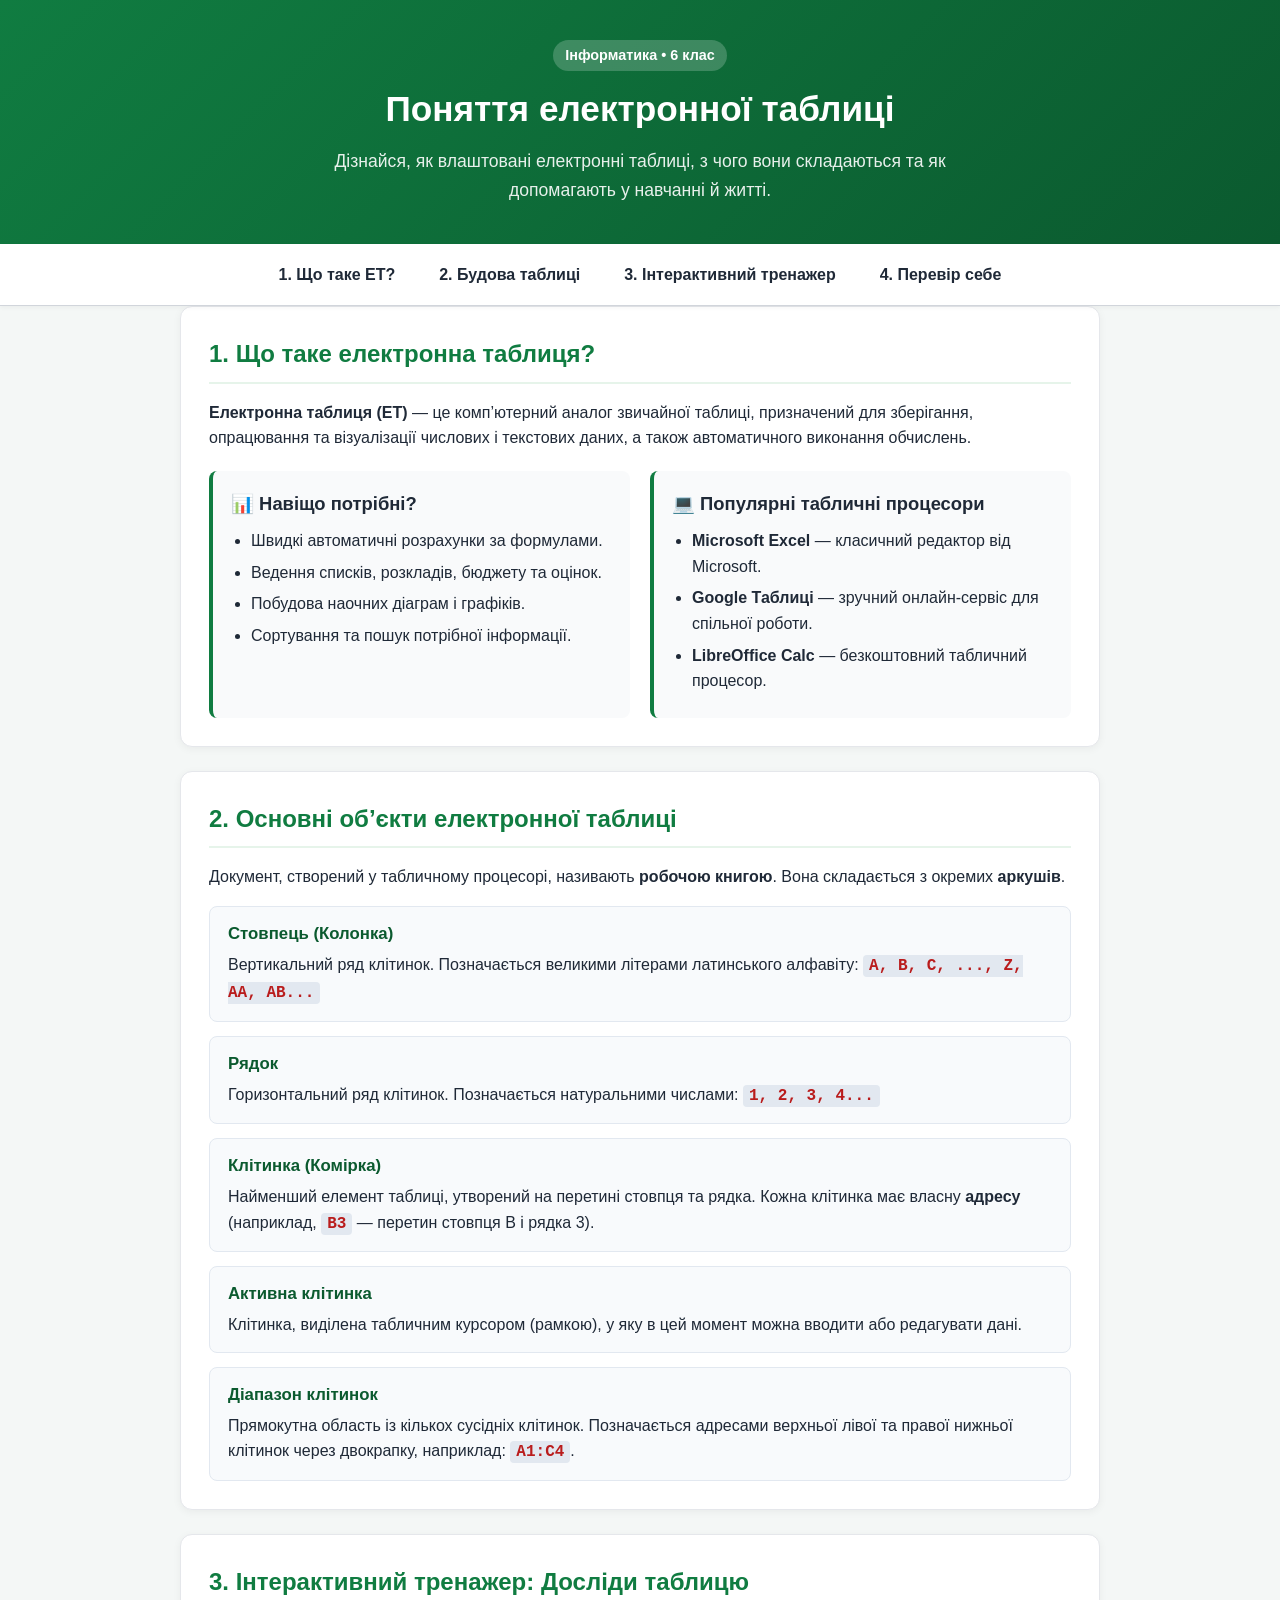
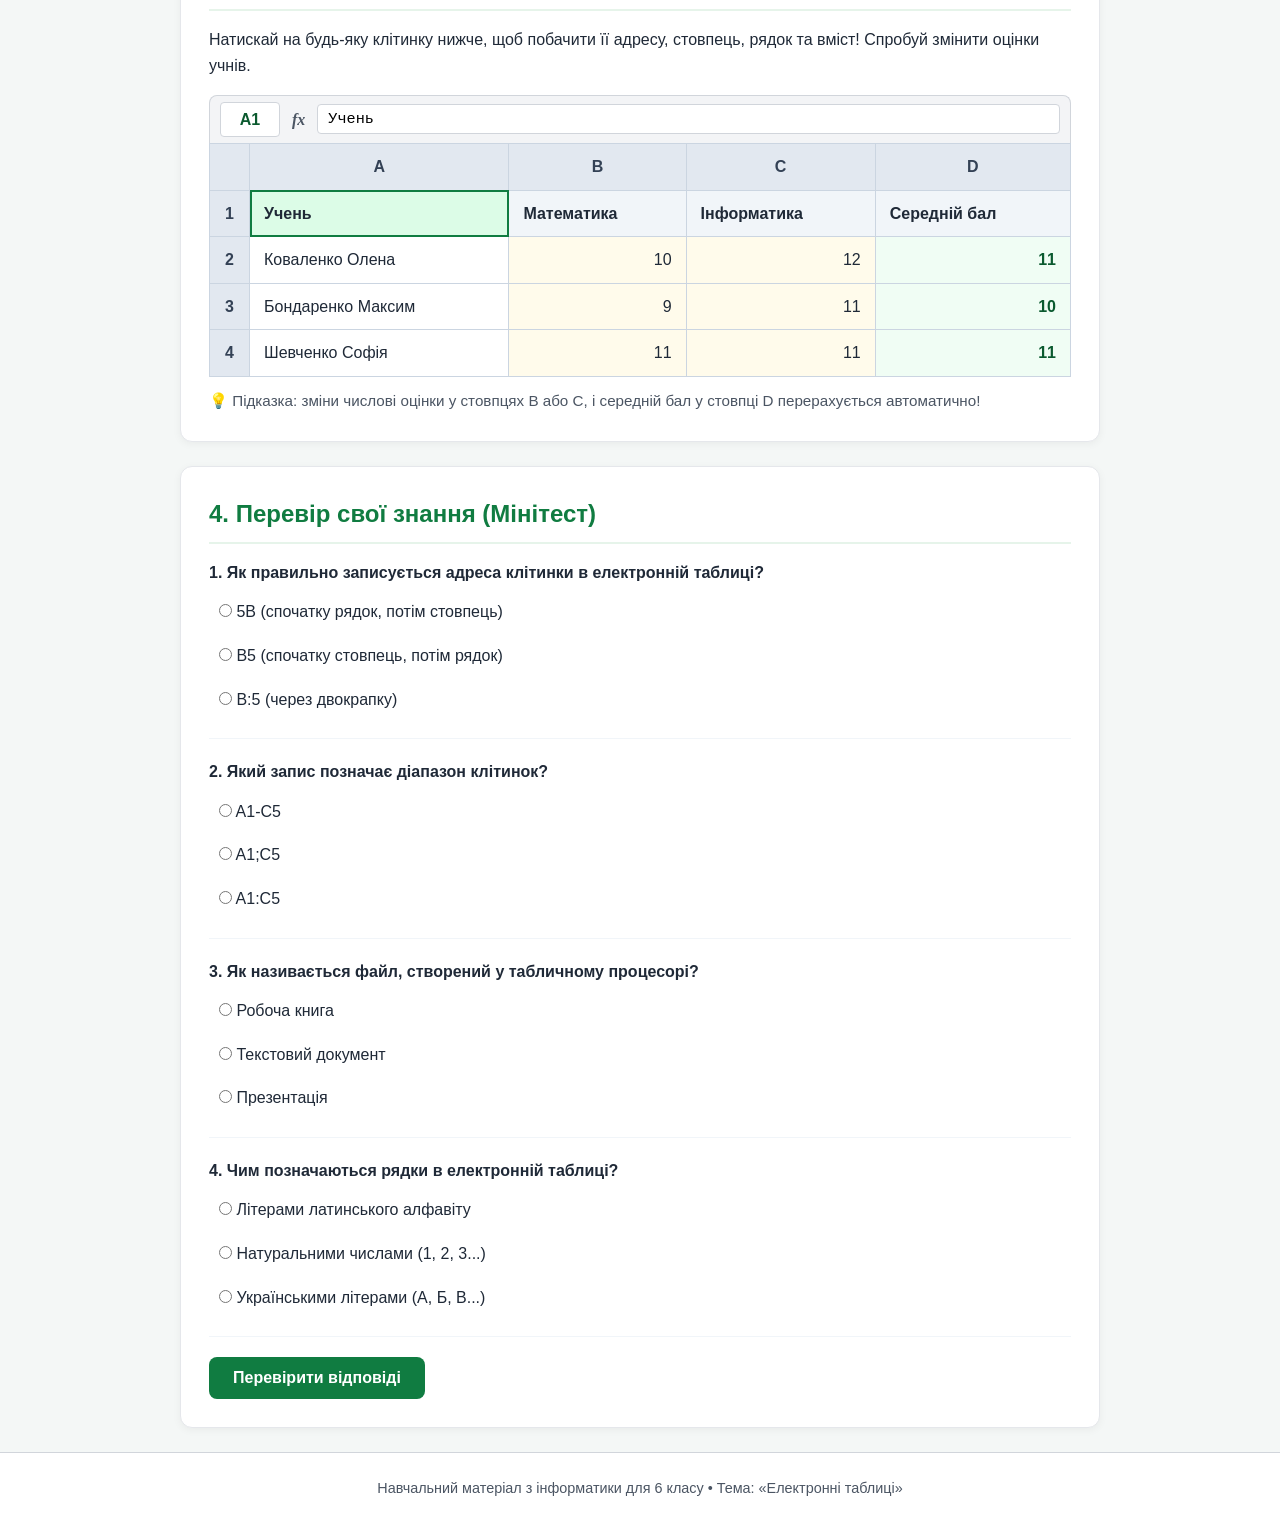
==== index.html @ d8b0f957 "Add files via upload" ====
<!DOCTYPE html>
<html lang="uk">
<head>
    <meta charset="UTF-8">
    <meta name="viewport" content="width=device-width, initial-scale=1.0">
    <title>Інформатика 6 клас: Поняття електронної таблиці</title>
    <link rel="stylesheet" href="style.css">
</head>
<body>
    <header>
        <div class="container">
            <span class="badge">Інформатика • 6 клас</span>
            <h1>Поняття електронної таблиці</h1>
            <p class="subtitle">Дізнайся, як влаштовані електронні таблиці, з чого вони складаються та як допомагають у навчанні й житті.</p>
        </div>
    </header>

    <nav class="navbar">
        <div class="container">
            <a href="#theory">1. Що таке ЕТ?</a>
            <a href="#structure">2. Будова таблиці</a>
            <a href="#simulator">3. Інтерактивний тренажер</a>
            <a href="#quiz">4. Перевір себе</a>
        </div>
    </nav>

    <main class="container">
        <!-- Секція 1: Теорія -->
        <section id="theory" class="card">
            <h2>1. Що таке електронна таблиця?</h2>
            <p><strong>Електронна таблиця (ЕТ)</strong> — це комп’ютерний аналог звичайної таблиці, призначений для зберігання, опрацювання та візуалізації числових і текстових даних, а також автоматичного виконання обчислень.</p>
            
            <div class="info-grid">
                <div class="info-box">
                    <h3>📊 Навіщо потрібні?</h3>
                    <ul>
                        <li>Швидкі автоматичні розрахунки за формулами.</li>
                        <li>Ведення списків, розкладів, бюджету та оцінок.</li>
                        <li>Побудова наочних діаграм і графіків.</li>
                        <li>Сортування та пошук потрібної інформації.</li>
                    </ul>
                </div>
                <div class="info-box">
                    <h3>💻 Популярні табличні процесори</h3>
                    <ul>
                        <li><strong>Microsoft Excel</strong> — класичний редактор від Microsoft.</li>
                        <li><strong>Google Таблиці</strong> — зручний онлайн-сервіс для спільної роботи.</li>
                        <li><strong>LibreOffice Calc</strong> — безкоштовний табличний процесор.</li>
                    </ul>
                </div>
            </div>
        </section>

        <!-- Секція 2: Будова таблиці -->
        <section id="structure" class="card">
            <h2>2. Основні об’єкти електронної таблиці</h2>
            <p>Документ, створений у табличному процесорі, називають <strong>робочою книгою</strong>. Вона складається з окремих <strong>аркушів</strong>.</p>
            
            <div class="terms-list">
                <div class="term-item">
                    <span class="term-title">Стовпець (Колонка)</span>
                    <p>Вертикальний ряд клітинок. Позначається великими літерами латинського алфавіту: <code>A, B, C, ..., Z, AA, AB...</code></p>
                </div>
                <div class="term-item">
                    <span class="term-title">Рядок</span>
                    <p>Горизонтальний ряд клітинок. Позначається натуральними числами: <code>1, 2, 3, 4...</code></p>
                </div>
                <div class="term-item">
                    <span class="term-title">Клітинка (Комірка)</span>
                    <p>Найменший елемент таблиці, утворений на перетині стовпця та рядка. Кожна клітинка має власну <strong>адресу</strong> (наприклад, <code>B3</code> — перетин стовпця B і рядка 3).</p>
                </div>
                <div class="term-item">
                    <span class="term-title">Активна клітинка</span>
                    <p>Клітинка, виділена табличним курсором (рамкою), у яку в цей момент можна вводити або редагувати дані.</p>
                </div>
                <div class="term-item">
                    <span class="term-title">Діапазон клітинок</span>
                    <p>Прямокутна область із кількох сусідніх клітинок. Позначається адресами верхньої лівої та правої нижньої клітинок через двокрапку, наприклад: <code>A1:C4</code>.</p>
                </div>
            </div>
        </section>

        <!-- Секція 3: Інтерактивний симулятор -->
        <section id="simulator" class="card">
            <h2>3. Інтерактивний тренажер: Досліди таблицю</h2>
            <p>Натискай на будь-яку клітинку нижче, щоб побачити її адресу, стовпець, рядок та вміст! Спробуй змінити оцінки учнів.</p>
            
            <div class="formula-bar">
                <div class="address-box" id="active-address">A1</div>
                <div class="fx-label">fx</div>
                <input type="text" id="formula-input" readonly value="Учень">
            </div>

            <div class="table-wrapper">
                <table id="demo-spreadsheet">
                    <thead>
                        <tr>
                            <th class="corner-header"></th>
                            <th>A</th>
                            <th>B</th>
                            <th>C</th>
                            <th>D</th>
                        </tr>
                    </thead>
                    <tbody>
                        <tr>
                            <th class="row-header">1</th>
                            <td data-addr="A1" class="selected-cell header-cell">Учень</td>
                            <td data-addr="B1" class="header-cell">Математика</td>
                            <td data-addr="C1" class="header-cell">Інформатика</td>
                            <td data-addr="D1" class="header-cell">Середній бал</td>
                        </tr>
                        <tr>
                            <th class="row-header">2</th>
                            <td data-addr="A2">Коваленко Олена</td>
                            <td data-addr="B2" contenteditable="true" class="num-cell">10</td>
                            <td data-addr="C2" contenteditable="true" class="num-cell">12</td>
                            <td data-addr="D2" class="formula-cell" data-formula="=AVERAGE(B2:C2)">11</td>
                        </tr>
                        <tr>
                            <th class="row-header">3</th>
                            <td data-addr="A3">Бондаренко Максим</td>
                            <td data-addr="B3" contenteditable="true" class="num-cell">9</td>
                            <td data-addr="C3" contenteditable="true" class="num-cell">11</td>
                            <td data-addr="D3" class="formula-cell" data-formula="=AVERAGE(B3:C3)">10</td>
                        </tr>
                        <tr>
                            <th class="row-header">4</th>
                            <td data-addr="A4">Шевченко Софія</td>
                            <td data-addr="B4" contenteditable="true" class="num-cell">11</td>
                            <td data-addr="C4" contenteditable="true" class="num-cell">11</td>
                            <td data-addr="D4" class="formula-cell" data-formula="=AVERAGE(B4:C4)">11</td>
                        </tr>
                    </tbody>
                </table>
            </div>
            <p class="hint">💡 Підказка: зміни числові оцінки у стовпцях B або C, і середній бал у стовпці D перерахується автоматично!</p>
        </section>

        <!-- Секція 4: Тест -->
        <section id="quiz" class="card">
            <h2>4. Перевір свої знання (Мінітест)</h2>
            <form id="quiz-form">
                <div class="question">
                    <p><strong>1. Як правильно записується адреса клітинки в електронній таблиці?</strong></p>
                    <label><input type="radio" name="q1" value="wrong1"> 5B (спочатку рядок, потім стовпець)</label>
                    <label><input type="radio" name="q1" value="correct"> B5 (спочатку стовпець, потім рядок)</label>
                    <label><input type="radio" name="q1" value="wrong2"> B:5 (через двокрапку)</label>
                </div>

                <div class="question">
                    <p><strong>2. Який запис позначає діапазон клітинок?</strong></p>
                    <label><input type="radio" name="q2" value="wrong1"> A1-C5</label>
                    <label><input type="radio" name="q2" value="wrong2"> A1;C5</label>
                    <label><input type="radio" name="q2" value="correct"> A1:C5</label>
                </div>

                <div class="question">
                    <p><strong>3. Як називається файл, створений у табличному процесорі?</strong></p>
                    <label><input type="radio" name="q3" value="correct"> Робоча книга</label>
                    <label><input type="radio" name="q3" value="wrong1"> Текстовий документ</label>
                    <label><input type="radio" name="q3" value="wrong2"> Презентація</label>
                </div>

                <div class="question">
                    <p><strong>4. Чим позначаються рядки в електронній таблиці?</strong></p>
                    <label><input type="radio" name="q4" value="wrong1"> Літерами латинського алфавіту</label>
                    <label><input type="radio" name="q4" value="correct"> Натуральними числами (1, 2, 3...)</label>
                    <label><input type="radio" name="q4" value="wrong2"> Українськими літерами (А, Б, В...)</label>
                </div>

                <button type="button" id="check-quiz-btn" class="btn">Перевірити відповіді</button>
            </form>
            <div id="quiz-result" class="result-box hidden"></div>
        </section>
    </main>

    <footer>
        <div class="container">
            <p>Навчальний матеріал з інформатики для 6 класу • Тема: «Електронні таблиці»</p>
        </div>
    </footer>

    <script src="script.js"></script>
</body>
</html>
---- style.css ----
:root {
    --primary: #107c41; /* Колір Excel */
    --primary-dark: #0b5a2f;
    --primary-light: #e6f4ea;
    --bg: #f4f7f6;
    --text: #1f2937;
    --text-muted: #4b5563;
    --card-bg: #ffffff;
    --border: #d1d5db;
    --accent: #2563eb;
}

* {
    box-sizing: border-box;
    margin: 0;
    padding: 0;
}

body {
    font-family: 'Segoe UI', Tahoma, Geneva, Verdana, sans-serif;
    background-color: var(--bg);
    color: var(--text);
    line-height: 1.6;
}

.container {
    max-width: 960px;
    margin: 0 auto;
    padding: 0 20px;
}

header {
    background: linear-gradient(135deg, var(--primary), var(--primary-dark));
    color: white;
    padding: 40px 0;
    text-align: center;
}

.badge {
    display: inline-block;
    background: rgba(255, 255, 255, 0.2);
    padding: 4px 12px;
    border-radius: 20px;
    font-size: 0.9rem;
    font-weight: 600;
    margin-bottom: 10px;
}

header h1 {
    font-size: 2.2rem;
    margin-bottom: 10px;
}

.subtitle {
    font-size: 1.1rem;
    opacity: 0.9;
    max-width: 650px;
    margin: 0 auto;
}

.navbar {
    background: white;
    border-bottom: 1px solid var(--border);
    position: sticky;
    top: 0;
    z-index: 100;
    box-shadow: 0 2px 4px rgba(0,0,0,0.04);
}

.navbar .container {
    display: flex;
    justify-content: center;
    flex-wrap: wrap;
    gap: 20px;
    padding: 12px 20px;
}

.navbar a {
    text-decoration: none;
    color: var(--text);
    font-weight: 600;
    padding: 6px 12px;
    border-radius: 6px;
    transition: background 0.2s, color 0.2s;
}

.navbar a:hover {
    background: var(--primary-light);
    color: var(--primary);
}

main {
    padding: 30px 0;
}

.card {
    background: var(--card-bg);
    border-radius: 12px;
    padding: 28px;
    margin-bottom: 24px;
    box-shadow: 0 2px 8px rgba(0,0,0,0.05);
    border: 1px solid #e5e7eb;
}

h2 {
    color: var(--primary);
    margin-bottom: 16px;
    font-size: 1.5rem;
    border-bottom: 2px solid var(--primary-light);
    padding-bottom: 8px;
}

.info-grid {
    display: grid;
    grid-template-columns: repeat(auto-fit, minmax(280px, 1fr));
    gap: 20px;
    margin-top: 20px;
}

.info-box {
    background: #f9fafb;
    padding: 18px;
    border-radius: 8px;
    border-left: 4px solid var(--primary);
}

.info-box h3 {
    margin-bottom: 10px;
    font-size: 1.15rem;
}

.info-box ul {
    padding-left: 20px;
}

.info-box li {
    margin-bottom: 6px;
}

.terms-list {
    display: grid;
    gap: 14px;
    margin-top: 16px;
}

.term-item {
    background: #f8fafc;
    padding: 14px 18px;
    border-radius: 8px;
    border: 1px solid #e2e8f0;
}

.term-title {
    display: inline-block;
    font-weight: 700;
    color: var(--primary-dark);
    font-size: 1.05rem;
    margin-bottom: 4px;
}

code {
    background: #e2e8f0;
    padding: 2px 6px;
    border-radius: 4px;
    font-family: Consolas, monospace;
    color: #b91c1c;
    font-weight: bold;
}

/* Симулятор таблиці */
.formula-bar {
    display: flex;
    align-items: center;
    background: #f3f4f6;
    border: 1px solid var(--border);
    border-bottom: none;
    border-radius: 8px 8px 0 0;
    padding: 6px 10px;
    margin-top: 16px;
}

.address-box {
    background: white;
    border: 1px solid var(--border);
    padding: 4px 12px;
    font-weight: bold;
    border-radius: 4px;
    min-width: 60px;
    text-align: center;
    color: var(--primary-dark);
}

.fx-label {
    font-style: italic;
    font-weight: bold;
    color: var(--text-muted);
    margin: 0 12px;
    font-family: Georgia, serif;
}

#formula-input {
    flex: 1;
    border: 1px solid var(--border);
    background: white;
    padding: 5px 10px;
    border-radius: 4px;
    font-family: Consolas, monospace;
    font-size: 0.95rem;
}

.table-wrapper {
    overflow-x: auto;
}

table {
    width: 100%;
    border-collapse: collapse;
    background: white;
}

th, td {
    border: 1px solid #cbd5e1;
    padding: 10px 14px;
    text-align: left;
}

th {
    background: #e2e8f0;
    text-align: center;
    font-weight: 700;
    color: #334155;
    user-select: none;
}

.corner-header {
    width: 40px;
}

.row-header {
    width: 40px;
}

td {
    cursor: cell;
    transition: background 0.15s;
}

td.header-cell {
    font-weight: 700;
    background: #f1f5f9;
}

td.num-cell {
    text-align: right;
    background: #fffbeb;
}

td.formula-cell {
    text-align: right;
    font-weight: bold;
    color: var(--primary-dark);
    background: #f0fdf4;
}

td.selected-cell {
    outline: 2px solid var(--primary);
    outline-offset: -2px;
    background-color: #dcfce7 !important;
}

.hint {
    margin-top: 12px;
    font-size: 0.95rem;
    color: var(--text-muted);
}

/* Тест */
.question {
    margin-bottom: 20px;
    padding-bottom: 14px;
    border-bottom: 1px solid #f1f5f9;
}

.question p {
    margin-bottom: 8px;
}

.question label {
    display: block;
    margin: 6px 0;
    cursor: pointer;
    padding: 6px 10px;
    border-radius: 6px;
    transition: background 0.15s;
}

.question label:hover {
    background: #f3f4f6;
}

.btn {
    background: var(--primary);
    color: white;
    border: none;
    padding: 12px 24px;
    font-size: 1rem;
    font-weight: 600;
    border-radius: 8px;
    cursor: pointer;
    transition: background 0.2s;
}

.btn:hover {
    background: var(--primary-dark);
}

.result-box {
    margin-top: 18px;
    padding: 16px;
    border-radius: 8px;
    font-weight: 600;
    font-size: 1.05rem;
}

.result-box.hidden {
    display: none;
}

.result-success {
    background: #dcfce7;
    color: #166534;
    border: 1px solid #86efac;
}

.result-warning {
    background: #fef3c7;
    color: #92400e;
    border: 1px solid #fde047;
}

footer {
    text-align: center;
    padding: 24px 0;
    color: var(--text-muted);
    font-size: 0.9rem;
    border-top: 1px solid var(--border);
    background: white;
}
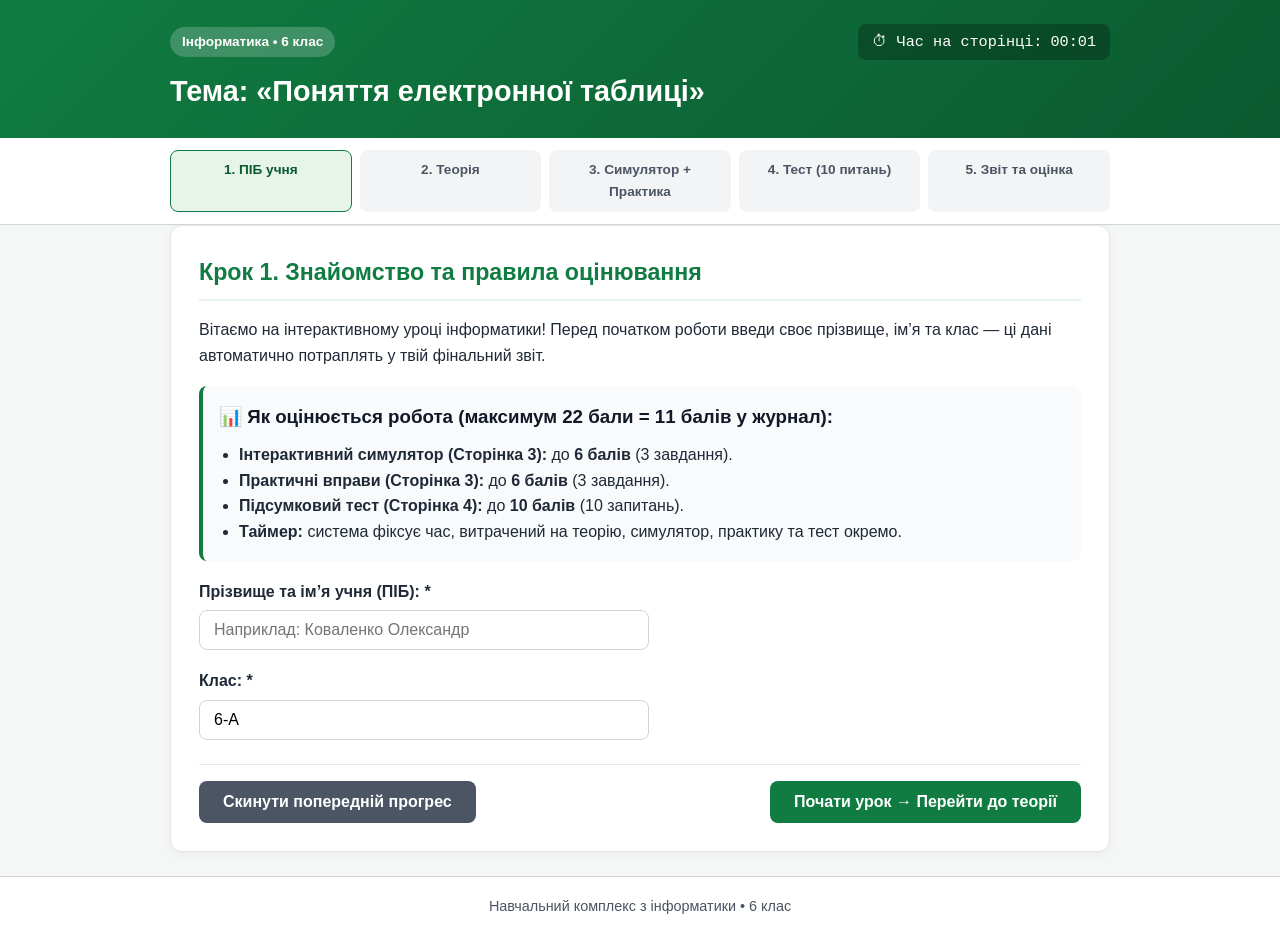
==== commit eacaf36d: "Add files via upload" ====
--- a/index.html
+++ b/index.html
@@ -3,184 +3,105 @@
 <head>
     <meta charset="UTF-8">
     <meta name="viewport" content="width=device-width, initial-scale=1.0">
-    <title>Інформатика 6 клас: Поняття електронної таблиці</title>
+    <title>Крок 1: Реєстрація учня — Електронні таблиці (6 клас)</title>
     <link rel="stylesheet" href="style.css">
 </head>
 <body>
     <header>
         <div class="container">
-            <span class="badge">Інформатика • 6 клас</span>
-            <h1>Поняття електронної таблиці</h1>
-            <p class="subtitle">Дізнайся, як влаштовані електронні таблиці, з чого вони складаються та як допомагають у навчанні й житті.</p>
+            <div class="header-top">
+                <span class="badge">Інформатика • 6 клас</span>
+                <div class="timer-panel">⏱ Час на сторінці: <span id="page-timer">00:00</span></div>
+            </div>
+            <h1>Тема: «Поняття електронної таблиці»</h1>
         </div>
     </header>
 
-    <nav class="navbar">
-        <div class="container">
-            <a href="#theory">1. Що таке ЕТ?</a>
-            <a href="#structure">2. Будова таблиці</a>
-            <a href="#simulator">3. Інтерактивний тренажер</a>
-            <a href="#quiz">4. Перевір себе</a>
+    <div class="stepper-bar">
+        <div class="container steps">
+            <a href="index.html" class="step active">1. ПІБ учня</a>
+            <a href="theory.html" class="step">2. Теорія</a>
+            <a href="practice.html" class="step">3. Симулятор + Практика</a>
+            <a href="test.html" class="step">4. Тест (10 питань)</a>
+            <a href="report.html" class="step">5. Звіт та оцінка</a>
         </div>
-    </nav>
+    </div>
 
     <main class="container">
-        <!-- Секція 1: Теорія -->
-        <section id="theory" class="card">
-            <h2>1. Що таке електронна таблиця?</h2>
-            <p><strong>Електронна таблиця (ЕТ)</strong> — це комп’ютерний аналог звичайної таблиці, призначений для зберігання, опрацювання та візуалізації числових і текстових даних, а також автоматичного виконання обчислень.</p>
-            
-            <div class="info-grid">
-                <div class="info-box">
-                    <h3>📊 Навіщо потрібні?</h3>
-                    <ul>
-                        <li>Швидкі автоматичні розрахунки за формулами.</li>
-                        <li>Ведення списків, розкладів, бюджету та оцінок.</li>
-                        <li>Побудова наочних діаграм і графіків.</li>
-                        <li>Сортування та пошук потрібної інформації.</li>
-                    </ul>
-                </div>
-                <div class="info-box">
-                    <h3>💻 Популярні табличні процесори</h3>
-                    <ul>
-                        <li><strong>Microsoft Excel</strong> — класичний редактор від Microsoft.</li>
-                        <li><strong>Google Таблиці</strong> — зручний онлайн-сервіс для спільної роботи.</li>
-                        <li><strong>LibreOffice Calc</strong> — безкоштовний табличний процесор.</li>
-                    </ul>
-                </div>
-            </div>
-        </section>
+        <div class="card">
+            <h2>Крок 1. Знайомство та правила оцінювання</h2>
+            <p>Вітаємо на інтерактивному уроці інформатики! Перед початком роботи введи своє прізвище, ім’я та клас — ці дані автоматично потраплять у твій фінальний звіт.</p>
 
-        <!-- Секція 2: Будова таблиці -->
-        <section id="structure" class="card">
-            <h2>2. Основні об’єкти електронної таблиці</h2>
-            <p>Документ, створений у табличному процесорі, називають <strong>робочою книгою</strong>. Вона складається з окремих <strong>аркушів</strong>.</p>
-            
-            <div class="terms-list">
-                <div class="term-item">
-                    <span class="term-title">Стовпець (Колонка)</span>
-                    <p>Вертикальний ряд клітинок. Позначається великими літерами латинського алфавіту: <code>A, B, C, ..., Z, AA, AB...</code></p>
-                </div>
-                <div class="term-item">
-                    <span class="term-title">Рядок</span>
-                    <p>Горизонтальний ряд клітинок. Позначається натуральними числами: <code>1, 2, 3, 4...</code></p>
-                </div>
-                <div class="term-item">
-                    <span class="term-title">Клітинка (Комірка)</span>
-                    <p>Найменший елемент таблиці, утворений на перетині стовпця та рядка. Кожна клітинка має власну <strong>адресу</strong> (наприклад, <code>B3</code> — перетин стовпця B і рядка 3).</p>
-                </div>
-                <div class="term-item">
-                    <span class="term-title">Активна клітинка</span>
-                    <p>Клітинка, виділена табличним курсором (рамкою), у яку в цей момент можна вводити або редагувати дані.</p>
-                </div>
-                <div class="term-item">
-                    <span class="term-title">Діапазон клітинок</span>
-                    <p>Прямокутна область із кількох сусідніх клітинок. Позначається адресами верхньої лівої та правої нижньої клітинок через двокрапку, наприклад: <code>A1:C4</code>.</p>
-                </div>
-            </div>
-        </section>
-
-        <!-- Секція 3: Інтерактивний симулятор -->
-        <section id="simulator" class="card">
-            <h2>3. Інтерактивний тренажер: Досліди таблицю</h2>
-            <p>Натискай на будь-яку клітинку нижче, щоб побачити її адресу, стовпець, рядок та вміст! Спробуй змінити оцінки учнів.</p>
-            
-            <div class="formula-bar">
-                <div class="address-box" id="active-address">A1</div>
-                <div class="fx-label">fx</div>
-                <input type="text" id="formula-input" readonly value="Учень">
+            <div class="info-box" style="margin: 18px 0;">
+                <h3>📊 Як оцінюється робота (максимум 22 бали = 11 балів у журнал):</h3>
+                <ul>
+                    <li><strong>Інтерактивний симулятор (Сторінка 3):</strong> до <strong>6 балів</strong> (3 завдання).</li>
+                    <li><strong>Практичні вправи (Сторінка 3):</strong> до <strong>6 балів</strong> (3 завдання).</li>
+                    <li><strong>Підсумковий тест (Сторінка 4):</strong> до <strong>10 балів</strong> (10 запитань).</li>
+                    <li><strong>Таймер:</strong> система фіксує час, витрачений на теорію, симулятор, практику та тест окремо.</li>
+                </ul>
             </div>
 
-            <div class="table-wrapper">
-                <table id="demo-spreadsheet">
-                    <thead>
-                        <tr>
-                            <th class="corner-header"></th>
-                            <th>A</th>
-                            <th>B</th>
-                            <th>C</th>
-                            <th>D</th>
-                        </tr>
-                    </thead>
-                    <tbody>
-                        <tr>
-                            <th class="row-header">1</th>
-                            <td data-addr="A1" class="selected-cell header-cell">Учень</td>
-                            <td data-addr="B1" class="header-cell">Математика</td>
-                            <td data-addr="C1" class="header-cell">Інформатика</td>
-                            <td data-addr="D1" class="header-cell">Середній бал</td>
-                        </tr>
-                        <tr>
-                            <th class="row-header">2</th>
-                            <td data-addr="A2">Коваленко Олена</td>
-                            <td data-addr="B2" contenteditable="true" class="num-cell">10</td>
-                            <td data-addr="C2" contenteditable="true" class="num-cell">12</td>
-                            <td data-addr="D2" class="formula-cell" data-formula="=AVERAGE(B2:C2)">11</td>
-                        </tr>
-                        <tr>
-                            <th class="row-header">3</th>
-                            <td data-addr="A3">Бондаренко Максим</td>
-                            <td data-addr="B3" contenteditable="true" class="num-cell">9</td>
-                            <td data-addr="C3" contenteditable="true" class="num-cell">11</td>
-                            <td data-addr="D3" class="formula-cell" data-formula="=AVERAGE(B3:C3)">10</td>
-                        </tr>
-                        <tr>
-                            <th class="row-header">4</th>
-                            <td data-addr="A4">Шевченко Софія</td>
-                            <td data-addr="B4" contenteditable="true" class="num-cell">11</td>
-                            <td data-addr="C4" contenteditable="true" class="num-cell">11</td>
-                            <td data-addr="D4" class="formula-cell" data-formula="=AVERAGE(B4:C4)">11</td>
-                        </tr>
-                    </tbody>
-                </table>
-            </div>
-            <p class="hint">💡 Підказка: зміни числові оцінки у стовпцях B або C, і середній бал у стовпці D перерахується автоматично!</p>
-        </section>
-
-        <!-- Секція 4: Тест -->
-        <section id="quiz" class="card">
-            <h2>4. Перевір свої знання (Мінітест)</h2>
-            <form id="quiz-form">
-                <div class="question">
-                    <p><strong>1. Як правильно записується адреса клітинки в електронній таблиці?</strong></p>
-                    <label><input type="radio" name="q1" value="wrong1"> 5B (спочатку рядок, потім стовпець)</label>
-                    <label><input type="radio" name="q1" value="correct"> B5 (спочатку стовпець, потім рядок)</label>
-                    <label><input type="radio" name="q1" value="wrong2"> B:5 (через двокрапку)</label>
+            <form id="student-form">
+                <div class="form-group">
+                    <label for="student-name">Прізвище та ім’я учня (ПІБ): *</label>
+                    <input type="text" id="student-name" class="input-field" placeholder="Наприклад: Коваленко Олександр" required>
                 </div>
 
-                <div class="question">
-                    <p><strong>2. Який запис позначає діапазон клітинок?</strong></p>
-                    <label><input type="radio" name="q2" value="wrong1"> A1-C5</label>
-                    <label><input type="radio" name="q2" value="wrong2"> A1;C5</label>
-                    <label><input type="radio" name="q2" value="correct"> A1:C5</label>
+                <div class="form-group">
+                    <label for="student-class">Клас: *</label>
+                    <input type="text" id="student-class" class="input-field" placeholder="Наприклад: 6-А" value="6-А" required>
                 </div>
 
-                <div class="question">
-                    <p><strong>3. Як називається файл, створений у табличному процесорі?</strong></p>
-                    <label><input type="radio" name="q3" value="correct"> Робоча книга</label>
-                    <label><input type="radio" name="q3" value="wrong1"> Текстовий документ</label>
-                    <label><input type="radio" name="q3" value="wrong2"> Презентація</label>
+                <div class="nav-buttons">
+                    <button type="button" id="reset-progress-btn" class="btn btn-secondary">Скинути попередній прогрес</button>
+                    <button type="submit" class="btn">Почати урок → Перейти до теорії</button>
                 </div>
-
-                <div class="question">
-                    <p><strong>4. Чим позначаються рядки в електронній таблиці?</strong></p>
-                    <label><input type="radio" name="q4" value="wrong1"> Літерами латинського алфавіту</label>
-                    <label><input type="radio" name="q4" value="correct"> Натуральними числами (1, 2, 3...)</label>
-                    <label><input type="radio" name="q4" value="wrong2"> Українськими літерами (А, Б, В...)</label>
-                </div>
-
-                <button type="button" id="check-quiz-btn" class="btn">Перевірити відповіді</button>
             </form>
-            <div id="quiz-result" class="result-box hidden"></div>
-        </section>
+        </div>
     </main>
 
     <footer>
-        <div class="container">
-            <p>Навчальний матеріал з інформатики для 6 класу • Тема: «Електронні таблиці»</p>
-        </div>
+        <div class="container">Навчальний комплекс з інформатики • 6 клас</div>
     </footer>
 
-    <script src="script.js"></script>
+    <script src="app.js"></script>
+    <script>
+        document.addEventListener('DOMContentLoaded', () => {
+            initPageTimer('page1', 'page-timer');
+            const state = loadState();
+            const nameInput = document.getElementById('student-name');
+            const classInput = document.getElementById('student-class');
+
+            if (state.studentName) nameInput.value = state.studentName;
+            if (state.studentClass) classInput.value = state.studentClass;
+
+            document.getElementById('student-form').addEventListener('submit', (e) => {
+                e.preventDefault();
+                const name = nameInput.value.trim();
+                const cls = classInput.value.trim();
+                if (!name) {
+                    alert('Будь ласка, введи своє прізвище та ім’я!');
+                    return;
+                }
+                commitCurrentPageTime();
+                const updated = loadState();
+                updated.studentName = name;
+                updated.studentClass = cls || '6 клас';
+                saveState(updated);
+                window.location.href = 'theory.html';
+            });
+
+            document.getElementById('reset-progress-btn').addEventListener('click', () => {
+                if (confirm('Ти впевнений, що хочеш очистити всі бали, відповіді та таймери?')) {
+                    resetState();
+                    nameInput.value = '';
+                    classInput.value = '6-А';
+                    pageEnterTimestamp = Date.now();
+                    alert('Прогрес очищено!');
+                }
+            });
+        });
+    </script>
 </body>
 </html>
--- a/style.css
+++ b/style.css
@@ -1,5 +1,5 @@
 :root {
-    --primary: #107c41; /* Колір Excel */
+    --primary: #107c41;
     --primary-dark: #0b5a2f;
     --primary-light: #e6f4ea;
     --bg: #f4f7f6;
@@ -8,6 +8,8 @@
     --card-bg: #ffffff;
     --border: #d1d5db;
     --accent: #2563eb;
+    --warning: #d97706;
+    --danger: #dc2626;
 }
 
 * {
@@ -21,19 +23,32 @@
     background-color: var(--bg);
     color: var(--text);
     line-height: 1.6;
+    display: flex;
+    flex-direction: column;
+    min-height: 100vh;
 }
 
 .container {
-    max-width: 960px;
+    max-width: 980px;
     margin: 0 auto;
     padding: 0 20px;
-}
-
+    width: 100%;
+}
+
+/* Шапка та навігація */
 header {
     background: linear-gradient(135deg, var(--primary), var(--primary-dark));
     color: white;
-    padding: 40px 0;
-    text-align: center;
+    padding: 24px 0;
+    box-shadow: 0 2px 6px rgba(0,0,0,0.1);
+}
+
+.header-top {
+    display: flex;
+    justify-content: space-between;
+    align-items: center;
+    flex-wrap: wrap;
+    gap: 12px;
 }
 
 .badge {
@@ -41,56 +56,72 @@
     background: rgba(255, 255, 255, 0.2);
     padding: 4px 12px;
     border-radius: 20px;
-    font-size: 0.9rem;
-    font-weight: 600;
-    margin-bottom: 10px;
+    font-size: 0.85rem;
+    font-weight: 600;
+}
+
+.timer-panel {
+    background: rgba(0, 0, 0, 0.25);
+    padding: 6px 14px;
+    border-radius: 8px;
+    font-family: Consolas, monospace;
+    font-size: 0.95rem;
+    display: flex;
+    align-items: center;
+    gap: 8px;
 }
 
 header h1 {
-    font-size: 2.2rem;
-    margin-bottom: 10px;
-}
-
-.subtitle {
-    font-size: 1.1rem;
-    opacity: 0.9;
-    max-width: 650px;
-    margin: 0 auto;
-}
-
-.navbar {
+    font-size: 1.8rem;
+    margin-top: 8px;
+}
+
+/* Степпер (прогрес-бар сторінок) */
+.stepper-bar {
     background: white;
     border-bottom: 1px solid var(--border);
+    padding: 12px 0;
     position: sticky;
     top: 0;
     z-index: 100;
-    box-shadow: 0 2px 4px rgba(0,0,0,0.04);
-}
-
-.navbar .container {
-    display: flex;
-    justify-content: center;
-    flex-wrap: wrap;
-    gap: 20px;
-    padding: 12px 20px;
-}
-
-.navbar a {
+}
+
+.steps {
+    display: flex;
+    justify-content: space-between;
+    gap: 8px;
+    overflow-x: auto;
+}
+
+.step {
+    flex: 1;
+    min-width: 130px;
+    text-align: center;
+    padding: 8px 10px;
+    border-radius: 8px;
+    background: #f3f4f6;
+    color: var(--text-muted);
+    font-size: 0.85rem;
+    font-weight: 600;
     text-decoration: none;
-    color: var(--text);
-    font-weight: 600;
-    padding: 6px 12px;
-    border-radius: 6px;
-    transition: background 0.2s, color 0.2s;
-}
-
-.navbar a:hover {
+    border: 1px solid transparent;
+    transition: all 0.2s;
+}
+
+.step.active {
     background: var(--primary-light);
-    color: var(--primary);
+    color: var(--primary-dark);
+    border-color: var(--primary);
+}
+
+.step.done {
+    background: #dcfce7;
+    color: #166534;
 }
 
 main {
-    padding: 30px 0;
+    flex: 1;
+    padding: 28px 0;
 }
 
 .card {
@@ -105,56 +136,123 @@
 h2 {
     color: var(--primary);
     margin-bottom: 16px;
-    font-size: 1.5rem;
+    font-size: 1.45rem;
     border-bottom: 2px solid var(--primary-light);
     padding-bottom: 8px;
 }
 
+h3 {
+    margin-bottom: 10px;
+    color: #111827;
+}
+
+/* Форми та кнопки */
+.form-group {
+    margin-bottom: 18px;
+}
+
+.form-group label {
+    display: block;
+    font-weight: 600;
+    margin-bottom: 6px;
+}
+
+.input-field {
+    width: 100%;
+    max-width: 450px;
+    padding: 10px 14px;
+    border: 1px solid var(--border);
+    border-radius: 8px;
+    font-size: 1rem;
+}
+
+.input-field:focus {
+    outline: none;
+    border-color: var(--primary);
+    box-shadow: 0 0 0 3px var(--primary-light);
+}
+
+.btn {
+    display: inline-block;
+    background: var(--primary);
+    color: white;
+    border: none;
+    padding: 12px 24px;
+    font-size: 1rem;
+    font-weight: 600;
+    border-radius: 8px;
+    cursor: pointer;
+    text-decoration: none;
+    transition: background 0.2s;
+}
+
+.btn:hover {
+    background: var(--primary-dark);
+}
+
+.btn-secondary {
+    background: #4b5563;
+}
+
+.btn-secondary:hover {
+    background: #374151;
+}
+
+.btn-accent {
+    background: var(--accent);
+}
+
+.btn-accent:hover {
+    background: #1d4ed8;
+}
+
+.nav-buttons {
+    display: flex;
+    justify-content: space-between;
+    align-items: center;
+    margin-top: 24px;
+    padding-top: 16px;
+    border-top: 1px solid #e5e7eb;
+    flex-wrap: wrap;
+    gap: 12px;
+}
+
+/* Сітки та картки теорії */
 .info-grid {
     display: grid;
     grid-template-columns: repeat(auto-fit, minmax(280px, 1fr));
-    gap: 20px;
-    margin-top: 20px;
+    gap: 18px;
+    margin-top: 16px;
 }
 
 .info-box {
     background: #f9fafb;
-    padding: 18px;
+    padding: 16px;
     border-radius: 8px;
     border-left: 4px solid var(--primary);
-}
-
-.info-box h3 {
-    margin-bottom: 10px;
-    font-size: 1.15rem;
 }
 
 .info-box ul {
     padding-left: 20px;
 }
 
-.info-box li {
-    margin-bottom: 6px;
-}
-
 .terms-list {
     display: grid;
-    gap: 14px;
-    margin-top: 16px;
+    gap: 12px;
+    margin-top: 14px;
 }
 
 .term-item {
     background: #f8fafc;
-    padding: 14px 18px;
+    padding: 14px 16px;
     border-radius: 8px;
     border: 1px solid #e2e8f0;
 }
 
 .term-title {
-    display: inline-block;
     font-weight: 700;
     color: var(--primary-dark);
-    font-size: 1.05rem;
+    display: block;
     margin-bottom: 4px;
 }
 
@@ -167,7 +265,7 @@
     font-weight: bold;
 }
 
-/* Симулятор таблиці */
+/* Симулятор та таблиця */
 .formula-bar {
     display: flex;
     align-items: center;
@@ -176,7 +274,7 @@
     border-bottom: none;
     border-radius: 8px 8px 0 0;
     padding: 6px 10px;
-    margin-top: 16px;
+    margin-top: 14px;
 }
 
 .address-box {
@@ -185,7 +283,7 @@
     padding: 4px 12px;
     font-weight: bold;
     border-radius: 4px;
-    min-width: 60px;
+    min-width: 65px;
     text-align: center;
     color: var(--primary-dark);
 }
@@ -205,26 +303,24 @@
     padding: 5px 10px;
     border-radius: 4px;
     font-family: Consolas, monospace;
-    font-size: 0.95rem;
 }
 
 .table-wrapper {
     overflow-x: auto;
 }
 
-table {
+table.sheet {
     width: 100%;
     border-collapse: collapse;
     background: white;
 }
 
-th, td {
+table.sheet th, table.sheet td {
     border: 1px solid #cbd5e1;
-    padding: 10px 14px;
-    text-align: left;
-}
-
-th {
+    padding: 9px 12px;
+}
+
+table.sheet th {
     background: #e2e8f0;
     text-align: center;
     font-weight: 700;
@@ -232,57 +328,104 @@
     user-select: none;
 }
 
-.corner-header {
-    width: 40px;
-}
-
-.row-header {
-    width: 40px;
-}
-
-td {
+table.sheet td {
     cursor: cell;
-    transition: background 0.15s;
-}
-
-td.header-cell {
+}
+
+table.sheet td.header-cell {
     font-weight: 700;
     background: #f1f5f9;
 }
 
-td.num-cell {
+table.sheet td.num-cell {
     text-align: right;
     background: #fffbeb;
 }
 
-td.formula-cell {
+table.sheet td.formula-cell {
     text-align: right;
     font-weight: bold;
     color: var(--primary-dark);
     background: #f0fdf4;
 }
 
-td.selected-cell {
+table.sheet td.selected-cell {
     outline: 2px solid var(--primary);
     outline-offset: -2px;
     background-color: #dcfce7 !important;
 }
 
-.hint {
-    margin-top: 12px;
+/* Завдання симулятора та практика */
+.task-list {
+    list-style: none;
+    margin-top: 14px;
+}
+
+.task-item {
+    display: flex;
+    align-items: center;
+    justify-content: space-between;
+    padding: 12px 14px;
+    border: 1px solid #e5e7eb;
+    border-radius: 8px;
+    margin-bottom: 10px;
+    background: #f9fafb;
+    gap: 12px;
+}
+
+.task-status {
+    font-weight: 700;
+    padding: 4px 10px;
+    border-radius: 6px;
+    font-size: 0.85rem;
+    white-space: nowrap;
+}
+
+.status-pending {
+    background: #fef3c7;
+    color: #92400e;
+}
+
+.status-done {
+    background: #dcfce7;
+    color: #166534;
+}
+
+.practice-grid {
+    display: grid;
+    grid-template-columns: repeat(auto-fit, minmax(260px, 1fr));
+    gap: 16px;
+    margin-top: 14px;
+}
+
+.practice-box {
+    background: #f8fafc;
+    border: 1px solid #cbd5e1;
+    padding: 16px;
+    border-radius: 8px;
+}
+
+.practice-box input, .practice-box select {
+    width: 100%;
+    padding: 8px 10px;
+    margin-top: 8px;
+    border: 1px solid var(--border);
+    border-radius: 6px;
     font-size: 0.95rem;
-    color: var(--text-muted);
 }
 
 /* Тест */
 .question {
     margin-bottom: 20px;
-    padding-bottom: 14px;
-    border-bottom: 1px solid #f1f5f9;
+    padding: 16px;
+    background: #f9fafb;
+    border-radius: 8px;
+    border: 1px solid #e5e7eb;
 }
 
 .question p {
-    margin-bottom: 8px;
+    margin-bottom: 10px;
+    font-weight: 600;
 }
 
 .question label {
@@ -295,52 +438,79 @@
 }
 
 .question label:hover {
+    background: #e5e7eb;
+}
+
+/* Звіт */
+.report-summary {
+    display: grid;
+    grid-template-columns: repeat(auto-fit, minmax(180px, 1fr));
+    gap: 16px;
+    margin: 20px 0;
+}
+
+.stat-card {
+    background: var(--primary-light);
+    border: 1px solid #a7f3d0;
+    padding: 18px;
+    border-radius: 10px;
+    text-align: center;
+}
+
+.stat-value {
+    font-size: 2rem;
+    font-weight: 800;
+    color: var(--primary-dark);
+}
+
+.stat-label {
+    font-size: 0.9rem;
+    color: var(--text-muted);
+    font-weight: 600;
+}
+
+table.report-table {
+    width: 100%;
+    border-collapse: collapse;
+    margin: 18px 0;
+}
+
+table.report-table th, table.report-table td {
+    border: 1px solid #d1d5db;
+    padding: 10px 14px;
+    text-align: left;
+}
+
+table.report-table th {
     background: #f3f4f6;
 }
 
-.btn {
-    background: var(--primary);
-    color: white;
-    border: none;
-    padding: 12px 24px;
-    font-size: 1rem;
-    font-weight: 600;
-    border-radius: 8px;
-    cursor: pointer;
-    transition: background 0.2s;
-}
-
-.btn:hover {
-    background: var(--primary-dark);
-}
-
-.result-box {
-    margin-top: 18px;
-    padding: 16px;
-    border-radius: 8px;
-    font-weight: 600;
-    font-size: 1.05rem;
-}
-
-.result-box.hidden {
-    display: none;
-}
-
-.result-success {
+.alert {
+    padding: 14px 18px;
+    border-radius: 8px;
+    margin-top: 14px;
+    font-weight: 600;
+}
+
+.alert-success {
     background: #dcfce7;
     color: #166534;
     border: 1px solid #86efac;
 }
 
-.result-warning {
+.alert-warning {
     background: #fef3c7;
     color: #92400e;
     border: 1px solid #fde047;
 }
 
+.hidden {
+    display: none;
+}
+
 footer {
     text-align: center;
-    padding: 24px 0;
+    padding: 18px 0;
     color: var(--text-muted);
     font-size: 0.9rem;
     border-top: 1px solid var(--border);
